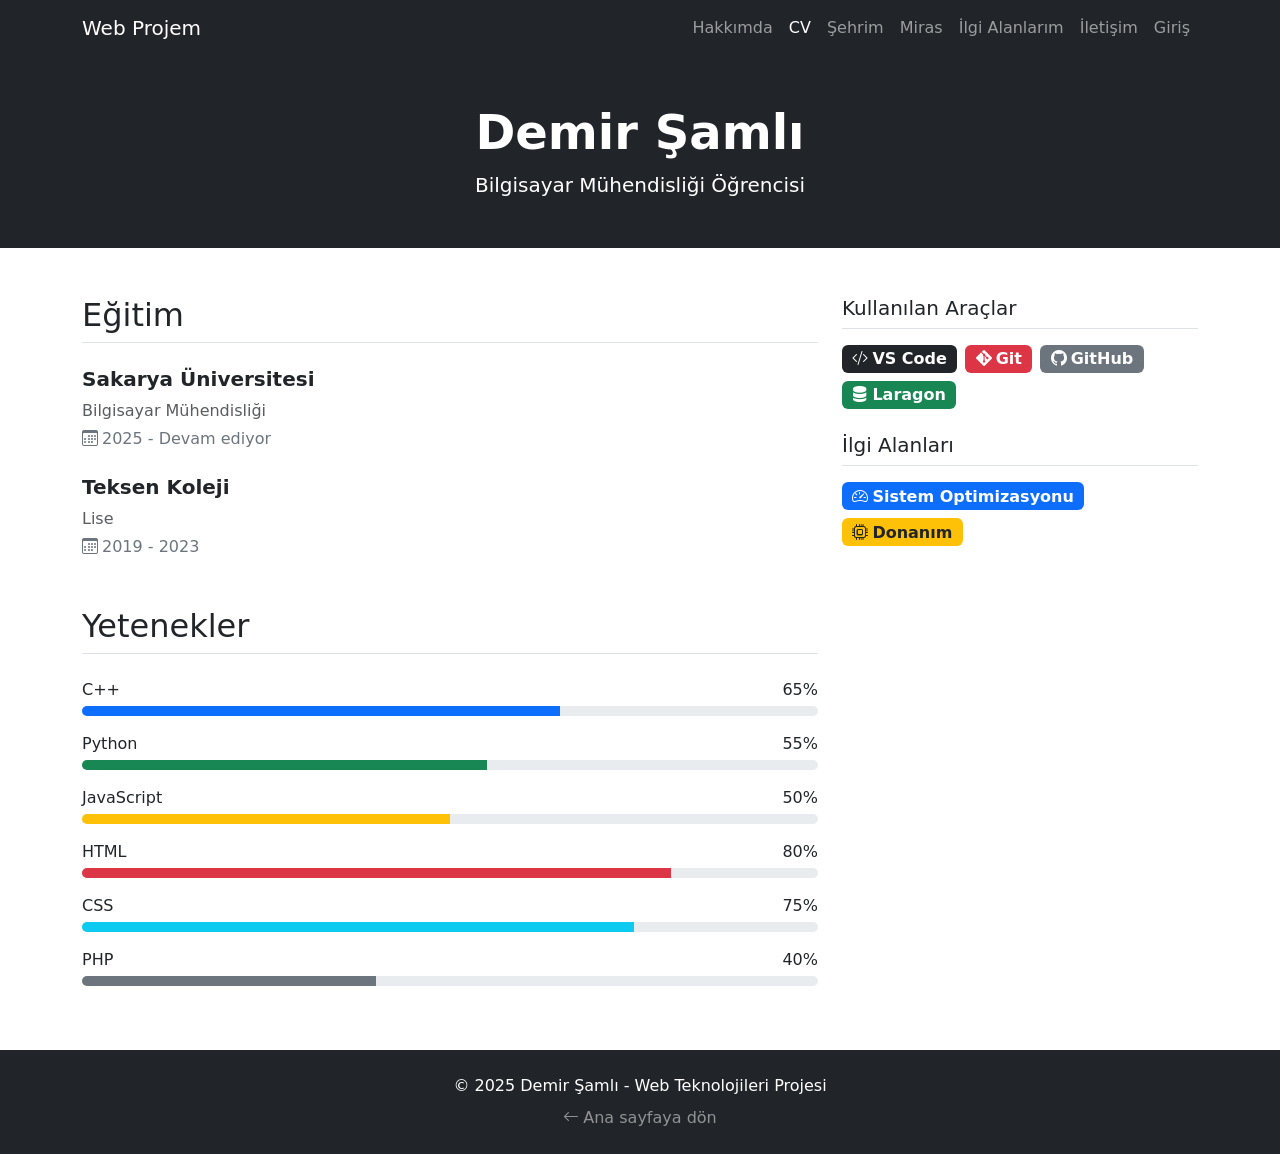
==== cv.html @ 0105ed0d "CV sayfasi hazirlandi, degisecek seyler var." ====
<!DOCTYPE html>
<html lang="tr">
<head>
    <meta charset="UTF-8">
    <meta name="viewport" content="width=device-width, initial-scale=1.0">
    <title>CV | Web Projem</title>
    <!-- Bootstrap CSS -->
    <link href="https://cdn.jsdelivr.net/npm/bootstrap@5.3.3/dist/css/bootstrap.min.css" rel="stylesheet">
    <!-- Bootstrap Icons -->
    <link rel="stylesheet" href="https://cdn.jsdelivr.net/npm/bootstrap-icons@1.11.3/font/bootstrap-icons.min.css">
    <!-- Kendi CSS dosyam -->
    <link rel="stylesheet" href="css/style.css">
</head>
<body>

    <nav class="navbar navbar-expand-lg navbar-dark bg-dark">
        <div class="container">
            <a class="navbar-brand" href="index.html">Web Projem</a>
            <button class="navbar-toggler" type="button" data-bs-toggle="collapse" data-bs-target="#navbarNav" aria-controls="navbarNav" aria-expanded="false" aria-label="Menüyü aç/kapat">
                <span class="navbar-toggler-icon"></span>
            </button>
            <div class="collapse navbar-collapse" id="navbarNav">
                <ul class="navbar-nav ms-auto">
                    <li class="nav-item">
                        <a class="nav-link" href="index.html">Hakkımda</a>
                    </li>
                    <li class="nav-item">
                        <a class="nav-link active" aria-current="page" href="cv.html">CV</a>
                    </li>
                    <li class="nav-item">
                        <a class="nav-link" href="sehir.html">Şehrim</a>
                    </li>
                    <li class="nav-item">
                        <a class="nav-link" href="miras.html">Miras</a>
                    </li>
                    <li class="nav-item">
                        <a class="nav-link" href="ilgi.html">İlgi Alanlarım</a>
                    </li>
                    <li class="nav-item">
                        <a class="nav-link" href="iletisim.html">İletişim</a>
                    </li>
                    <li class="nav-item">
                        <a class="nav-link" href="login.html">Giriş</a>
                    </li>
                </ul>
            </div>
        </div>
    </nav>

    <header class="bg-dark text-white py-5">
        <div class="container text-center">
            <h1 class="display-5 fw-bold">Demir Şamlı</h1>
            <p class="lead mb-0">Bilgisayar Mühendisliği Öğrencisi</p>
        </div>
    </header>

    <main class="container my-5">
        <div class="row g-4">

            <!-- Sol taraf -->
            <div class="col-md-8">

                <section class="mb-5">
                    <h2 class="border-bottom pb-2 mb-4">Eğitim</h2>

                    <article class="mb-4">
                        <h5 class="fw-semibold">Sakarya Üniversitesi</h5>
                        <p class="text-muted mb-1">Bilgisayar Mühendisliği</p>
                        <p class="text-secondary"><i class="bi bi-calendar3 me-1"></i>2025 - Devam ediyor</p>
                    </article>

                    <article>
                        <h5 class="fw-semibold">Teksen Koleji</h5>
                        <p class="text-muted mb-1">Lise</p>
                        <p class="text-secondary"><i class="bi bi-calendar3 me-1"></i>2019 - 2023</p>
                    </article>
                </section>

                <section>
                    <h2 class="border-bottom pb-2 mb-4">Yetenekler</h2>

                    <div class="mb-3">
                        <div class="d-flex justify-content-between mb-1">
                            <span>C++</span>
                            <span>65%</span>
                        </div>
                        <div class="progress" style="height: 10px;">
                            <div class="progress-bar bg-primary" role="progressbar" style="width: 65%;" aria-valuenow="65" aria-valuemin="0" aria-valuemax="100"></div>
                        </div>
                    </div>

                    <div class="mb-3">
                        <div class="d-flex justify-content-between mb-1">
                            <span>Python</span>
                            <span>55%</span>
                        </div>
                        <div class="progress" style="height: 10px;">
                            <div class="progress-bar bg-success" role="progressbar" style="width: 55%;" aria-valuenow="55" aria-valuemin="0" aria-valuemax="100"></div>
                        </div>
                    </div>

                    <div class="mb-3">
                        <div class="d-flex justify-content-between mb-1">
                            <span>JavaScript</span>
                            <span>50%</span>
                        </div>
                        <div class="progress" style="height: 10px;">
                            <div class="progress-bar bg-warning" role="progressbar" style="width: 50%;" aria-valuenow="50" aria-valuemin="0" aria-valuemax="100"></div>
                        </div>
                    </div>

                    <div class="mb-3">
                        <div class="d-flex justify-content-between mb-1">
                            <span>HTML</span>
                            <span>80%</span>
                        </div>
                        <div class="progress" style="height: 10px;">
                            <div class="progress-bar bg-danger" role="progressbar" style="width: 80%;" aria-valuenow="80" aria-valuemin="0" aria-valuemax="100"></div>
                        </div>
                    </div>

                    <div class="mb-3">
                        <div class="d-flex justify-content-between mb-1">
                            <span>CSS</span>
                            <span>75%</span>
                        </div>
                        <div class="progress" style="height: 10px;">
                            <div class="progress-bar bg-info" role="progressbar" style="width: 75%;" aria-valuenow="75" aria-valuemin="0" aria-valuemax="100"></div>
                        </div>
                    </div>

                    <div class="mb-3">
                        <div class="d-flex justify-content-between mb-1">
                            <span>PHP</span>
                            <span>40%</span>
                        </div>
                        <div class="progress" style="height: 10px;">
                            <div class="progress-bar bg-secondary" role="progressbar" style="width: 40%;" aria-valuenow="40" aria-valuemin="0" aria-valuemax="100"></div>
                        </div>
                    </div>
                </section>

            </div>

            <!-- Sağ taraf -->
            <aside class="col-md-4">

                <section class="mb-4">
                    <h5 class="border-bottom pb-2 mb-3">Kullanılan Araçlar</h5>
                    <div class="d-flex flex-wrap gap-2">
                        <span class="badge bg-dark fs-6"><i class="bi bi-code-slash me-1"></i>VS Code</span>
                        <span class="badge bg-danger fs-6"><i class="bi bi-git me-1"></i>Git</span>
                        <span class="badge bg-secondary fs-6"><i class="bi bi-github me-1"></i>GitHub</span>
                        <span class="badge bg-success fs-6"><i class="bi bi-server me-1"></i>Laragon</span>
                    </div>
                </section>

                <section>
                    <h5 class="border-bottom pb-2 mb-3">İlgi Alanları</h5>
                    <div class="d-flex flex-wrap gap-2">
                        <span class="badge bg-primary fs-6"><i class="bi bi-speedometer2 me-1"></i>Sistem Optimizasyonu</span>
                        <span class="badge bg-warning text-dark fs-6"><i class="bi bi-cpu me-1"></i>Donanım</span>
                    </div>
                </section>

            </aside>

        </div>
    </main>

    <footer class="bg-dark text-white text-center py-4 mt-3">
        <div class="container">
            <p class="mb-2">&copy; 2025 Demir Şamlı - Web Teknolojileri Projesi</p>
            <a href="index.html" class="text-white-50 text-decoration-none"><i class="bi bi-arrow-left me-1"></i>Ana sayfaya dön</a>
        </div>
    </footer>

    <!-- Bootstrap JS -->
    <script src="https://cdn.jsdelivr.net/npm/bootstrap@5.3.3/dist/js/bootstrap.bundle.min.js"></script>
</body>
</html>
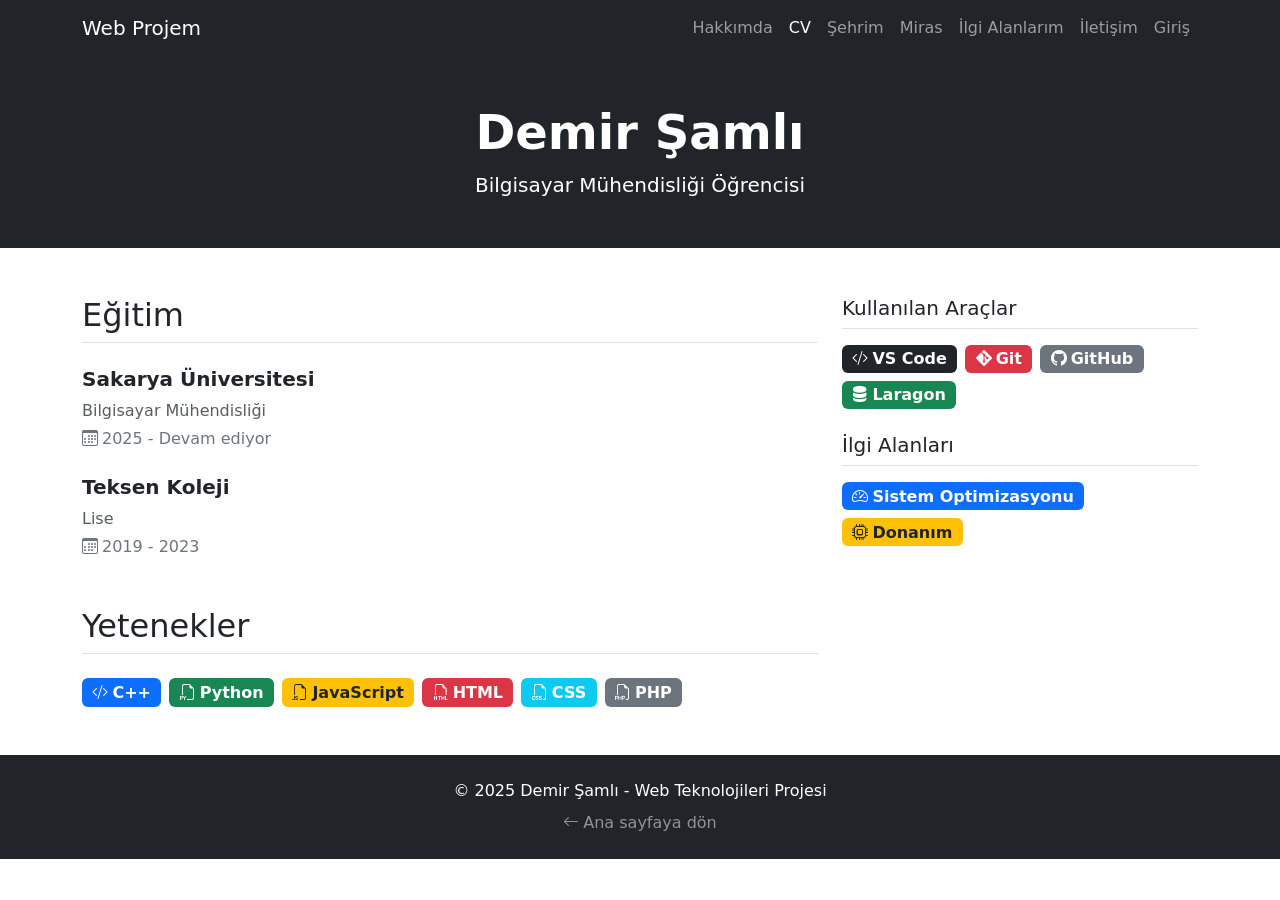
==== commit 0017ed11: "Yetenekler kisminda birkac degisiklik yaptim, baska  seyler de degisebilir." ====
--- a/cv.html
+++ b/cv.html
@@ -78,65 +78,13 @@
 
                 <section>
                     <h2 class="border-bottom pb-2 mb-4">Yetenekler</h2>
-
-                    <div class="mb-3">
-                        <div class="d-flex justify-content-between mb-1">
-                            <span>C++</span>
-                            <span>65%</span>
-                        </div>
-                        <div class="progress" style="height: 10px;">
-                            <div class="progress-bar bg-primary" role="progressbar" style="width: 65%;" aria-valuenow="65" aria-valuemin="0" aria-valuemax="100"></div>
-                        </div>
-                    </div>
-
-                    <div class="mb-3">
-                        <div class="d-flex justify-content-between mb-1">
-                            <span>Python</span>
-                            <span>55%</span>
-                        </div>
-                        <div class="progress" style="height: 10px;">
-                            <div class="progress-bar bg-success" role="progressbar" style="width: 55%;" aria-valuenow="55" aria-valuemin="0" aria-valuemax="100"></div>
-                        </div>
-                    </div>
-
-                    <div class="mb-3">
-                        <div class="d-flex justify-content-between mb-1">
-                            <span>JavaScript</span>
-                            <span>50%</span>
-                        </div>
-                        <div class="progress" style="height: 10px;">
-                            <div class="progress-bar bg-warning" role="progressbar" style="width: 50%;" aria-valuenow="50" aria-valuemin="0" aria-valuemax="100"></div>
-                        </div>
-                    </div>
-
-                    <div class="mb-3">
-                        <div class="d-flex justify-content-between mb-1">
-                            <span>HTML</span>
-                            <span>80%</span>
-                        </div>
-                        <div class="progress" style="height: 10px;">
-                            <div class="progress-bar bg-danger" role="progressbar" style="width: 80%;" aria-valuenow="80" aria-valuemin="0" aria-valuemax="100"></div>
-                        </div>
-                    </div>
-
-                    <div class="mb-3">
-                        <div class="d-flex justify-content-between mb-1">
-                            <span>CSS</span>
-                            <span>75%</span>
-                        </div>
-                        <div class="progress" style="height: 10px;">
-                            <div class="progress-bar bg-info" role="progressbar" style="width: 75%;" aria-valuenow="75" aria-valuemin="0" aria-valuemax="100"></div>
-                        </div>
-                    </div>
-
-                    <div class="mb-3">
-                        <div class="d-flex justify-content-between mb-1">
-                            <span>PHP</span>
-                            <span>40%</span>
-                        </div>
-                        <div class="progress" style="height: 10px;">
-                            <div class="progress-bar bg-secondary" role="progressbar" style="width: 40%;" aria-valuenow="40" aria-valuemin="0" aria-valuemax="100"></div>
-                        </div>
+                    <div class="d-flex flex-wrap gap-2">
+                        <span class="badge bg-primary fs-6"><i class="bi bi-code-slash me-1"></i>C++</span>
+                        <span class="badge bg-success fs-6"><i class="bi bi-filetype-py me-1"></i>Python</span>
+                        <span class="badge bg-warning text-dark fs-6"><i class="bi bi-filetype-js me-1"></i>JavaScript</span>
+                        <span class="badge bg-danger fs-6"><i class="bi bi-filetype-html me-1"></i>HTML</span>
+                        <span class="badge bg-info fs-6"><i class="bi bi-filetype-css me-1"></i>CSS</span>
+                        <span class="badge bg-secondary fs-6"><i class="bi bi-filetype-php me-1"></i>PHP</span>
                     </div>
                 </section>
 
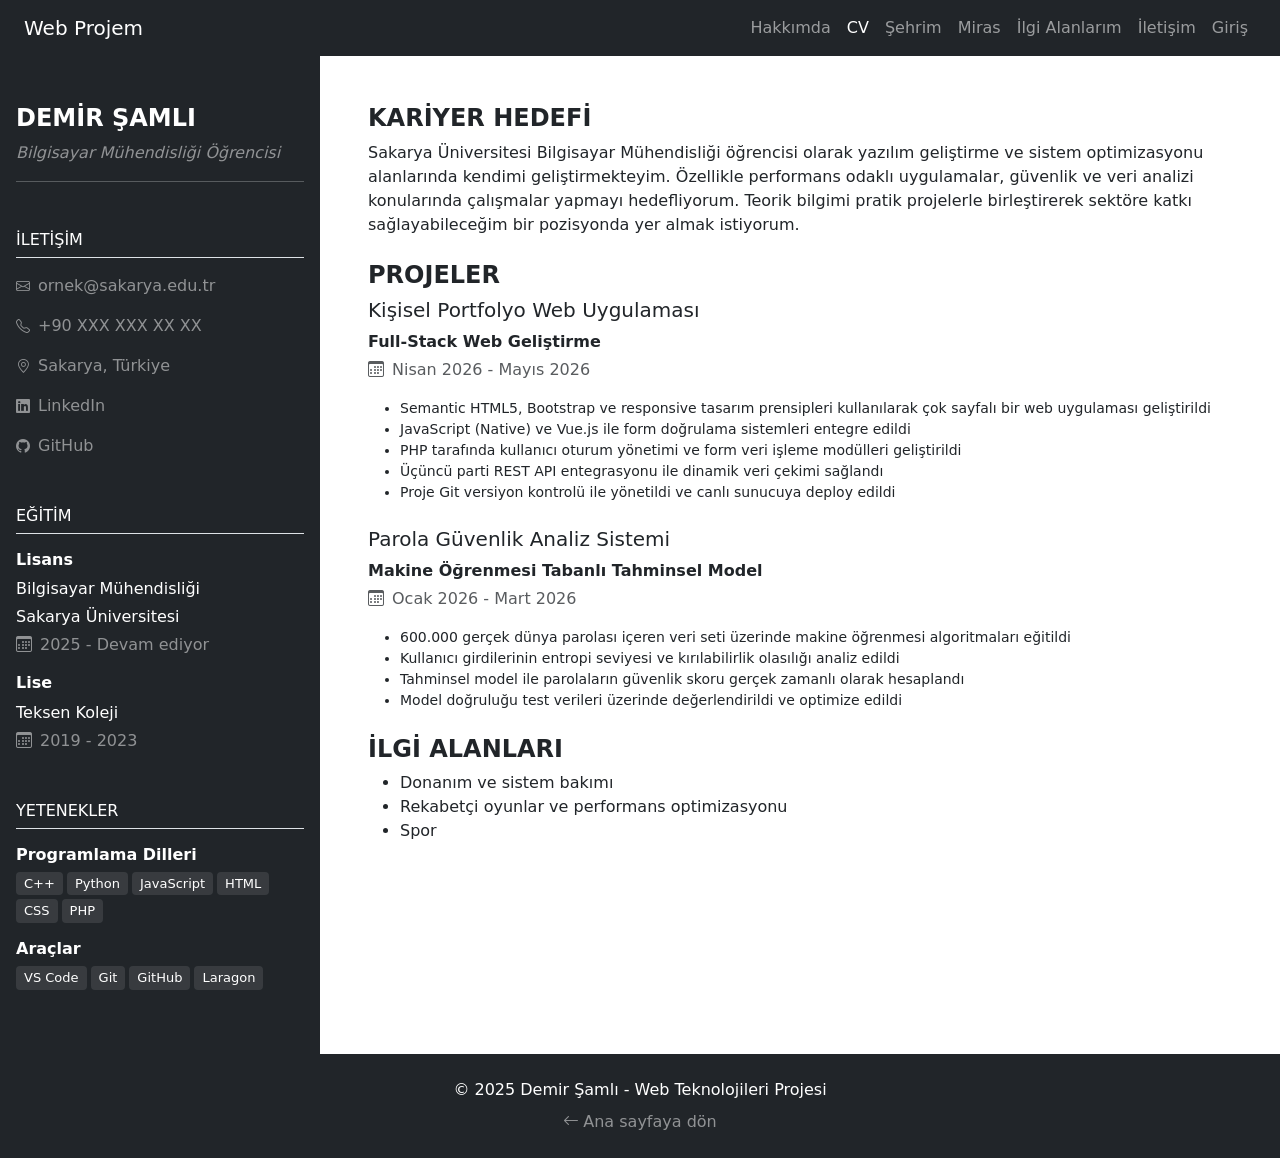
==== commit ab6fb95e: "Cv sayfasi tamamen düzenlendi." ====
--- a/cv.html
+++ b/cv.html
@@ -14,7 +14,7 @@
 <body>
 
     <nav class="navbar navbar-expand-lg navbar-dark bg-dark">
-        <div class="container">
+        <div class="container-fluid px-4">
             <a class="navbar-brand" href="index.html">Web Projem</a>
             <button class="navbar-toggler" type="button" data-bs-toggle="collapse" data-bs-target="#navbarNav" aria-controls="navbarNav" aria-expanded="false" aria-label="Menüyü aç/kapat">
                 <span class="navbar-toggler-icon"></span>
@@ -47,76 +47,120 @@
         </div>
     </nav>
 
-    <header class="bg-dark text-white py-5">
-        <div class="container text-center">
-            <h1 class="display-5 fw-bold">Demir Şamlı</h1>
-            <p class="lead mb-0">Bilgisayar Mühendisliği Öğrencisi</p>
-        </div>
-    </header>
+    <main class="container-fluid px-0 mt-0">
+        <div class="row g-0">
 
-    <main class="container my-5">
-        <div class="row g-4">
+            <!-- SOL PANEL -->
+            <aside class="col-md-3 bg-dark text-white py-5 px-3">
 
-            <!-- Sol taraf -->
-            <div class="col-md-8">
+                <header class="mb-5">
+                    <h1 class="text-uppercase fw-bold fs-4">Demir Şamlı</h1>
+                    <p class="fst-italic text-white-50 fs-6">Bilgisayar Mühendisliği Öğrencisi</p>
+                    <hr class="border-light">
+                </header>
 
                 <section class="mb-5">
-                    <h2 class="border-bottom pb-2 mb-4">Eğitim</h2>
+                    <h5 class="border-bottom pb-2 mb-3 fs-6">İLETİŞİM</h5>
+                    <p class="text-white-50 fs-6"><i class="bi bi-envelope me-2" style="font-size: 14px;"></i>ornek@sakarya.edu.tr</p>
+                    <p class="text-white-50 fs-6"><i class="bi bi-telephone me-2" style="font-size: 14px;"></i>+90 XXX XXX XX XX</p>
+                    <p class="text-white-50 fs-6"><i class="bi bi-geo-alt me-2" style="font-size: 14px;"></i>Sakarya, Türkiye</p>
+                    <p class="text-white-50 fs-6"><i class="bi bi-linkedin me-2" style="font-size: 14px;"></i><a href="#" class="text-white-50 text-decoration-none">LinkedIn</a></p>
+                    <p class="text-white-50 fs-6"><i class="bi bi-github me-2" style="font-size: 14px;"></i><a href="https://github.com/demirrsamli" class="text-white-50 text-decoration-none">GitHub</a></p>
+                </section>
 
-                    <article class="mb-4">
-                        <h5 class="fw-semibold">Sakarya Üniversitesi</h5>
-                        <p class="text-muted mb-1">Bilgisayar Mühendisliği</p>
-                        <p class="text-secondary"><i class="bi bi-calendar3 me-1"></i>2025 - Devam ediyor</p>
+                <section class="mb-5">
+                    <h5 class="border-bottom pb-2 mb-3 fs-6">EĞİTİM</h5>
+
+                    <article class="mb-3">
+                        <h6 class="fw-semibold">Lisans</h6>
+                        <p class="mb-1 fs-6">Bilgisayar Mühendisliği</p>
+                        <p class="mb-1 fs-6">Sakarya Üniversitesi</p>
+                        <p class="text-white-50 mb-0 fs-6"><i class="bi bi-calendar3 me-2"></i>2025 - Devam ediyor</p>
                     </article>
 
                     <article>
-                        <h5 class="fw-semibold">Teksen Koleji</h5>
-                        <p class="text-muted mb-1">Lise</p>
-                        <p class="text-secondary"><i class="bi bi-calendar3 me-1"></i>2019 - 2023</p>
+                        <h6 class="fw-semibold">Lise</h6>
+                        <p class="mb-1 fs-6">Teksen Koleji</p>
+                        <p class="text-white-50 mb-0 fs-6"><i class="bi bi-calendar3 me-2"></i>2019 - 2023</p>
                     </article>
                 </section>
 
                 <section>
-                    <h2 class="border-bottom pb-2 mb-4">Yetenekler</h2>
-                    <div class="d-flex flex-wrap gap-2">
-                        <span class="badge bg-primary fs-6"><i class="bi bi-code-slash me-1"></i>C++</span>
-                        <span class="badge bg-success fs-6"><i class="bi bi-filetype-py me-1"></i>Python</span>
-                        <span class="badge bg-warning text-dark fs-6"><i class="bi bi-filetype-js me-1"></i>JavaScript</span>
-                        <span class="badge bg-danger fs-6"><i class="bi bi-filetype-html me-1"></i>HTML</span>
-                        <span class="badge bg-info fs-6"><i class="bi bi-filetype-css me-1"></i>CSS</span>
-                        <span class="badge bg-secondary fs-6"><i class="bi bi-filetype-php me-1"></i>PHP</span>
-                    </div>
+                    <h5 class="border-bottom pb-2 mb-3 fs-6">YETENEKLER</h5>
+
+                    <h6 class="fw-semibold mt-3">Programlama Dilleri</h6>
+                    <ul class="list-unstyled d-flex flex-wrap gap-1">
+                        <li style="background-color: rgba(255,255,255,0.1); padding: 2px 8px; border-radius: 4px; font-size: 13px;">C++</li>
+                        <li style="background-color: rgba(255,255,255,0.1); padding: 2px 8px; border-radius: 4px; font-size: 13px;">Python</li>
+                        <li style="background-color: rgba(255,255,255,0.1); padding: 2px 8px; border-radius: 4px; font-size: 13px;">JavaScript</li>
+                        <li style="background-color: rgba(255,255,255,0.1); padding: 2px 8px; border-radius: 4px; font-size: 13px;">HTML</li>
+                        <li style="background-color: rgba(255,255,255,0.1); padding: 2px 8px; border-radius: 4px; font-size: 13px;">CSS</li>
+                        <li style="background-color: rgba(255,255,255,0.1); padding: 2px 8px; border-radius: 4px; font-size: 13px;">PHP</li>
+                    </ul>
+
+                    <h6 class="fw-semibold mt-3">Araçlar</h6>
+                    <ul class="list-unstyled d-flex flex-wrap gap-1">
+                        <li style="background-color: rgba(255,255,255,0.1); padding: 2px 8px; border-radius: 4px; font-size: 13px;">VS Code</li>
+                        <li style="background-color: rgba(255,255,255,0.1); padding: 2px 8px; border-radius: 4px; font-size: 13px;">Git</li>
+                        <li style="background-color: rgba(255,255,255,0.1); padding: 2px 8px; border-radius: 4px; font-size: 13px;">GitHub</li>
+                        <li style="background-color: rgba(255,255,255,0.1); padding: 2px 8px; border-radius: 4px; font-size: 13px;">Laragon</li>
+                    </ul>
+                </section>
+
+            </aside>
+
+            <!-- SAĞ PANEL -->
+            <div class="col-md-9 bg-white py-5 px-5">
+
+                <section class="mb-4">
+                    <h3 class="fw-bold text-uppercase fs-4">Kariyer Hedefi</h3>
+                    <p>Sakarya Üniversitesi Bilgisayar Mühendisliği öğrencisi olarak yazılım geliştirme ve sistem optimizasyonu alanlarında kendimi geliştirmekteyim. Özellikle performans odaklı uygulamalar, güvenlik ve veri analizi konularında çalışmalar yapmayı hedefliyorum. Teorik bilgimi pratik projelerle birleştirerek sektöre katkı sağlayabileceğim bir pozisyonda yer almak istiyorum.</p>
+                </section>
+
+                <section class="mb-4">
+                    <h3 class="fw-bold text-uppercase fs-4">Projeler</h3>
+
+                    <article class="mb-4">
+                        <h5>Kişisel Portfolyo Web Uygulaması</h5>
+                        <p class="fw-semibold mb-1">Full-Stack Web Geliştirme</p>
+                        <p class="text-muted"><i class="bi bi-calendar3 me-2"></i>Nisan 2026 - Mayıs 2026</p>
+                        <ul style="font-size: 14px;">
+                            <li>Semantic HTML5, Bootstrap ve responsive tasarım prensipleri kullanılarak çok sayfalı bir web uygulaması geliştirildi</li>
+                            <li>JavaScript (Native) ve Vue.js ile form doğrulama sistemleri entegre edildi</li>
+                            <li>PHP tarafında kullanıcı oturum yönetimi ve form veri işleme modülleri geliştirildi</li>
+                            <li>Üçüncü parti REST API entegrasyonu ile dinamik veri çekimi sağlandı</li>
+                            <li>Proje Git versiyon kontrolü ile yönetildi ve canlı sunucuya deploy edildi</li>
+                        </ul>
+                    </article>
+
+                    <article>
+                        <h5>Parola Güvenlik Analiz Sistemi</h5>
+                        <p class="fw-semibold mb-1">Makine Öğrenmesi Tabanlı Tahminsel Model</p>
+                        <p class="text-muted"><i class="bi bi-calendar3 me-2"></i>Ocak 2026 - Mart 2026</p>
+                        <ul style="font-size: 14px;">
+                            <li>600.000 gerçek dünya parolası içeren veri seti üzerinde makine öğrenmesi algoritmaları eğitildi</li>
+                            <li>Kullanıcı girdilerinin entropi seviyesi ve kırılabilirlik olasılığı analiz edildi</li>
+                            <li>Tahminsel model ile parolaların güvenlik skoru gerçek zamanlı olarak hesaplandı</li>
+                            <li>Model doğruluğu test verileri üzerinde değerlendirildi ve optimize edildi</li>
+                        </ul>
+                    </article>
+                </section>
+
+                <section>
+                    <h3 class="fw-bold text-uppercase fs-4">İlgi Alanları</h3>
+                    <ul>
+                        <li>Donanım ve sistem bakımı</li>
+                        <li>Rekabetçi oyunlar ve performans optimizasyonu</li>
+                        <li>Spor</li>
+                    </ul>
                 </section>
 
             </div>
 
-            <!-- Sağ taraf -->
-            <aside class="col-md-4">
-
-                <section class="mb-4">
-                    <h5 class="border-bottom pb-2 mb-3">Kullanılan Araçlar</h5>
-                    <div class="d-flex flex-wrap gap-2">
-                        <span class="badge bg-dark fs-6"><i class="bi bi-code-slash me-1"></i>VS Code</span>
-                        <span class="badge bg-danger fs-6"><i class="bi bi-git me-1"></i>Git</span>
-                        <span class="badge bg-secondary fs-6"><i class="bi bi-github me-1"></i>GitHub</span>
-                        <span class="badge bg-success fs-6"><i class="bi bi-server me-1"></i>Laragon</span>
-                    </div>
-                </section>
-
-                <section>
-                    <h5 class="border-bottom pb-2 mb-3">İlgi Alanları</h5>
-                    <div class="d-flex flex-wrap gap-2">
-                        <span class="badge bg-primary fs-6"><i class="bi bi-speedometer2 me-1"></i>Sistem Optimizasyonu</span>
-                        <span class="badge bg-warning text-dark fs-6"><i class="bi bi-cpu me-1"></i>Donanım</span>
-                    </div>
-                </section>
-
-            </aside>
-
         </div>
     </main>
 
-    <footer class="bg-dark text-white text-center py-4 mt-3">
+    <footer class="bg-dark text-white text-center py-4">
         <div class="container">
             <p class="mb-2">&copy; 2025 Demir Şamlı - Web Teknolojileri Projesi</p>
             <a href="index.html" class="text-white-50 text-decoration-none"><i class="bi bi-arrow-left me-1"></i>Ana sayfaya dön</a>
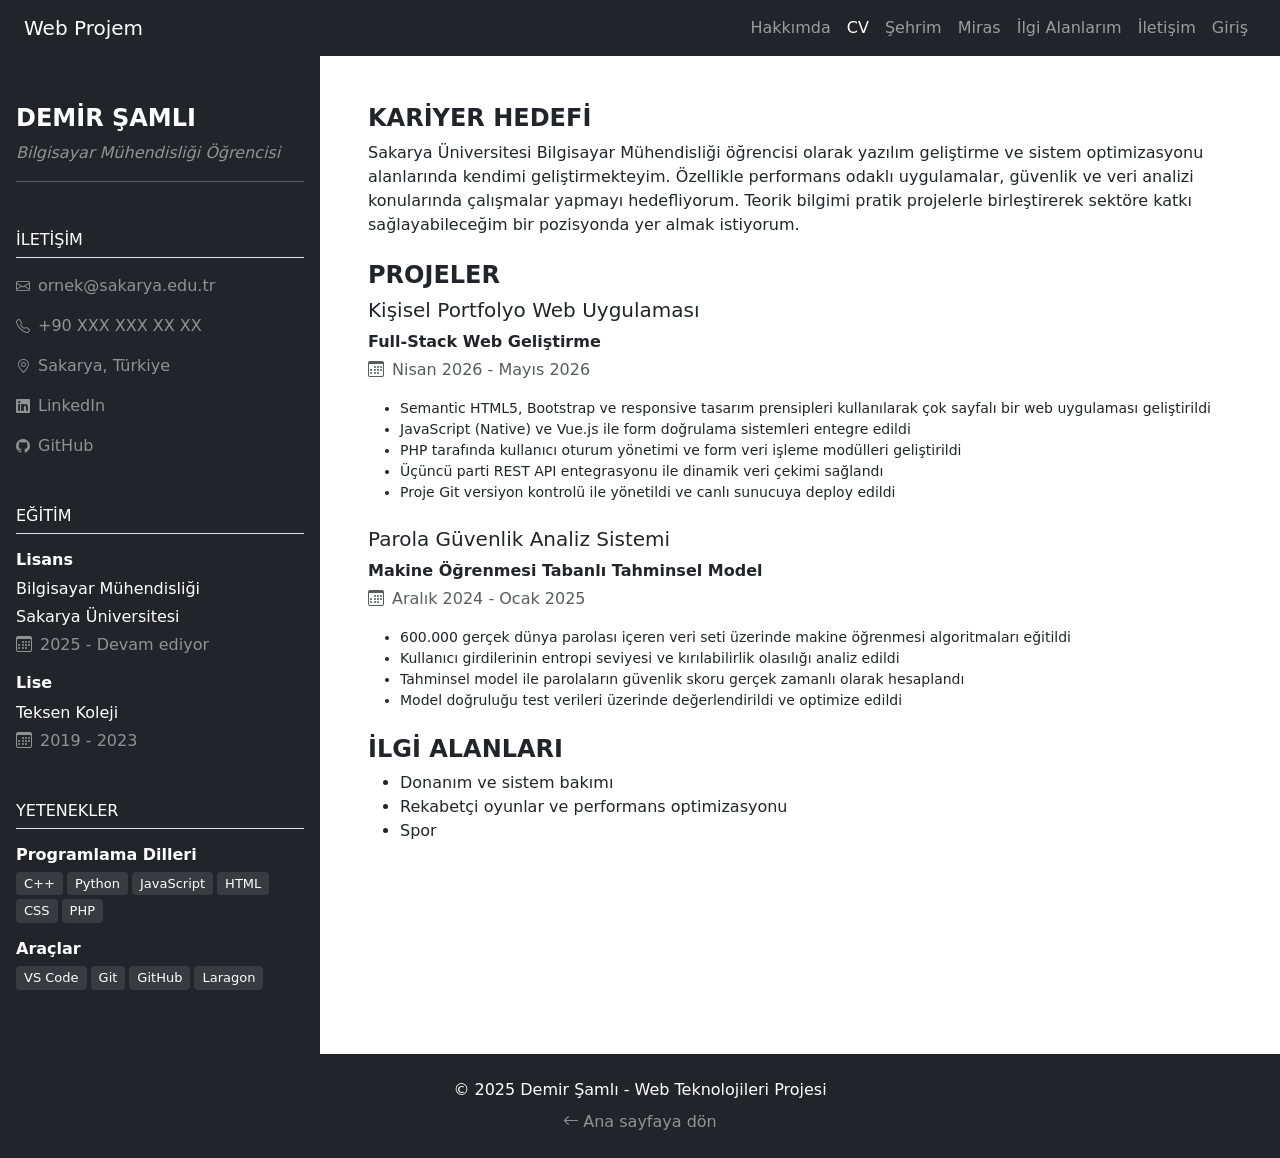
==== commit 512a0696: "Cv sayfasinda birkac degisiklik yapildi" ====
--- a/cv.html
+++ b/cv.html
@@ -136,7 +136,7 @@
                     <article>
                         <h5>Parola Güvenlik Analiz Sistemi</h5>
                         <p class="fw-semibold mb-1">Makine Öğrenmesi Tabanlı Tahminsel Model</p>
-                        <p class="text-muted"><i class="bi bi-calendar3 me-2"></i>Ocak 2026 - Mart 2026</p>
+                        <p class="text-muted"><i class="bi bi-calendar3 me-2"></i>Aralık 2024 - Ocak 2025</p>
                         <ul style="font-size: 14px;">
                             <li>600.000 gerçek dünya parolası içeren veri seti üzerinde makine öğrenmesi algoritmaları eğitildi</li>
                             <li>Kullanıcı girdilerinin entropi seviyesi ve kırılabilirlik olasılığı analiz edildi</li>
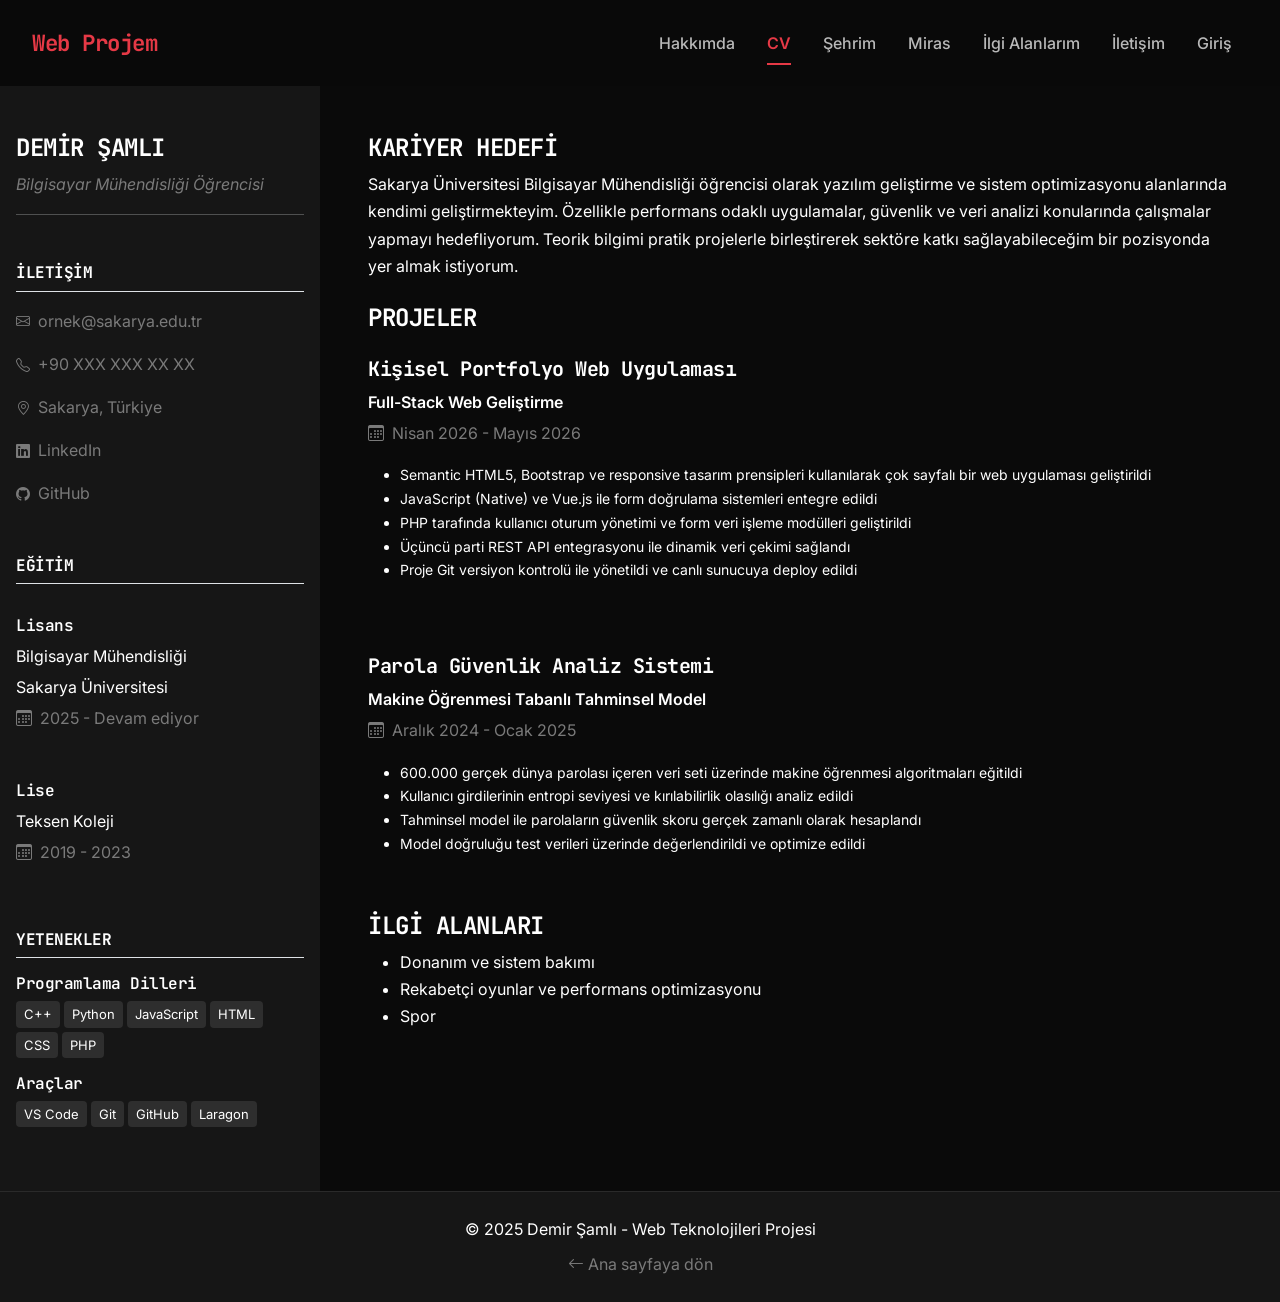
==== commit 8a78ef5d: "Responsive tasarim ve stil duzenlemesi tamamlandi" ====
--- a/cv.html
+++ b/cv.html
@@ -4,6 +4,10 @@
     <meta charset="UTF-8">
     <meta name="viewport" content="width=device-width, initial-scale=1.0">
     <title>CV | Web Projem</title>
+    <!-- Google Fonts -->
+    <link rel="preconnect" href="https://fonts.googleapis.com">
+    <link rel="preconnect" href="https://fonts.gstatic.com" crossorigin>
+    <link href="https://fonts.googleapis.com/css2?family=Inter:wght@400;500;600;700&family=JetBrains+Mono:wght@500;700&display=swap" rel="stylesheet">
     <!-- Bootstrap CSS -->
     <link href="https://cdn.jsdelivr.net/npm/bootstrap@5.3.3/dist/css/bootstrap.min.css" rel="stylesheet">
     <!-- Bootstrap Icons -->
@@ -14,7 +18,7 @@
 <body>
 
     <nav class="navbar navbar-expand-lg navbar-dark bg-dark">
-        <div class="container-fluid px-4">
+        <div class="container-fluid px-5">
             <a class="navbar-brand" href="index.html">Web Projem</a>
             <button class="navbar-toggler" type="button" data-bs-toggle="collapse" data-bs-target="#navbarNav" aria-controls="navbarNav" aria-expanded="false" aria-label="Menüyü aç/kapat">
                 <span class="navbar-toggler-icon"></span>
--- a/css/style.css
+++ b/css/style.css
@@ -0,0 +1,438 @@
+/* CSS DEĞİŞKENLERİ */
+:root {
+    --bg-dark: #0a0a0a;
+    --bg-secondary: #161616;
+    --bg-card: #1c1c1c;
+    --bg-hover: #252525;
+    --text-primary: #ffffff;
+    --text-secondary: #b8b8b8;
+    --text-muted: #7a7a7a;
+    --accent-red: #e63946;
+    --accent-red-hover: #c1121f;
+    --border-color: #2a2a2a;
+    --font-heading: 'JetBrains Mono', monospace;
+    --font-body: 'Inter', sans-serif;
+}
+
+/* GENEL */
+body {
+    background-color: var(--bg-dark);
+    color: var(--text-primary);
+    font-family: var(--font-body);
+    line-height: 1.7;
+}
+
+/* BAŞLIKLAR (JetBrains Mono) */
+h1, h2, h3, h4, h5, h6, .navbar-brand, .display-1, .display-2, .display-3, .display-4, .display-5, .display-6 {
+    font-family: var(--font-heading);
+    font-weight: 700;
+    letter-spacing: -0.5px;
+}
+
+/* NAVBAR */
+.navbar {
+    background-color: var(--bg-secondary) !important;
+    border-bottom: 1px solid var(--border-color);
+    padding: 1rem 0;
+}
+.navbar-brand {
+    color: var(--accent-red) !important;
+    font-weight: 700;
+}
+.navbar-nav .nav-link {
+    color: var(--text-secondary) !important;
+    margin: 0 8px;
+    transition: color 0.2s ease;
+}
+.navbar-nav .nav-link:hover {
+    color: var(--accent-red) !important;
+}
+.navbar-nav .nav-link.active {
+    color: var(--accent-red) !important;
+    font-weight: 600;
+}
+
+/* HEADER BÖLÜMLERİ */
+header.bg-dark {
+    background-color: var(--bg-secondary) !important;
+    border-bottom: 1px solid var(--border-color);
+    padding: 4rem 0 !important;
+}
+
+/* CARDLAR */
+.card {
+    background-color: var(--bg-card) !important;
+    border: 1px solid var(--border-color) !important;
+    color: var(--text-primary);
+    transition: transform 0.2s ease, border-color 0.2s ease;
+}
+.card:hover {
+    border-color: var(--accent-red);
+    transform: translateY(-2px);
+}
+.card-title {
+    color: var(--text-primary);
+}
+.card-text, .card-body p {
+    color: var(--text-secondary);
+}
+
+/* BUTONLAR */
+.btn-primary {
+    background-color: var(--accent-red);
+    border-color: var(--accent-red);
+}
+.btn-primary:hover, .btn-primary:focus {
+    background-color: var(--accent-red-hover);
+    border-color: var(--accent-red-hover);
+}
+.btn-outline-dark, .btn-outline-secondary {
+    border-color: var(--border-color);
+    color: var(--text-secondary);
+}
+.btn-outline-dark:hover, .btn-outline-secondary:hover {
+    background-color: var(--accent-red);
+    border-color: var(--accent-red);
+    color: white;
+}
+.btn-success {
+    background-color: var(--accent-red);
+    border-color: var(--accent-red);
+}
+.btn-success:hover {
+    background-color: var(--accent-red-hover);
+    border-color: var(--accent-red-hover);
+}
+
+/* FORM ELEMANLARI */
+.form-control, .form-select {
+    background-color: var(--bg-card);
+    border: 1px solid var(--border-color);
+    color: var(--text-primary);
+}
+.form-control:focus, .form-select:focus {
+    background-color: var(--bg-card);
+    border-color: var(--accent-red);
+    color: var(--text-primary);
+    box-shadow: 0 0 0 0.2rem rgba(230, 57, 70, 0.15);
+}
+.form-control::placeholder {
+    color: var(--text-muted);
+}
+.form-label {
+    color: var(--text-secondary);
+    font-weight: 500;
+}
+.form-check-input:checked {
+    background-color: var(--accent-red);
+    border-color: var(--accent-red);
+}
+
+/* TABLOLAR */
+.table {
+    color: var(--text-primary);
+    border-color: var(--border-color);
+}
+.table-striped > tbody > tr:nth-of-type(odd) > * {
+    background-color: var(--bg-card);
+    color: var(--text-secondary);
+}
+.table-striped > tbody > tr:nth-of-type(even) > * {
+    background-color: var(--bg-secondary);
+    color: var(--text-secondary);
+}
+.table-bordered, .table-bordered td, .table-bordered th {
+    border-color: var(--border-color);
+}
+
+/* BADGELER */
+.badge.bg-dark, .badge.bg-secondary {
+    background-color: var(--bg-card) !important;
+    border: 1px solid var(--border-color);
+}
+
+/* PROGRESS BARS */
+.progress {
+    background-color: var(--bg-card);
+}
+
+/* LİNKLER */
+a {
+    color: var(--accent-red);
+    text-decoration: none;
+    transition: color 0.2s;
+}
+a:hover {
+    color: var(--accent-red-hover);
+}
+
+/* CAROUSEL */
+.carousel-item img {
+    border-radius: 8px;
+}
+.carousel-caption {
+    background-color: rgba(0, 0, 0, 0.6);
+    border-radius: 8px;
+    padding: 8px 16px;
+}
+
+/* FOOTER */
+footer {
+    background-color: var(--bg-secondary) !important;
+    border-top: 1px solid var(--border-color);
+    color: var(--text-muted);
+}
+
+/* ALERTLER */
+.alert-info {
+    background-color: rgba(230, 57, 70, 0.1);
+    border-color: var(--accent-red);
+    color: var(--text-secondary);
+}
+.alert-success {
+    background-color: rgba(40, 167, 69, 0.1);
+    border-color: #28a745;
+    color: #b8e5c1;
+}
+.alert-danger {
+    background-color: rgba(220, 53, 69, 0.1);
+    border-color: #dc3545;
+    color: #f5b8be;
+}
+
+/* CV SAYFASI ÖZEL */
+.bg-white, [class*="bg-white"] {
+    background-color: var(--bg-dark) !important;
+    color: var(--text-primary) !important;
+}
+.text-muted, .text-white-50 {
+    color: var(--text-muted) !important;
+}
+.text-secondary {
+    color: var(--text-secondary) !important;
+}
+
+/* LIST GROUP */
+.list-group-item {
+    background-color: var(--bg-card);
+    border-color: var(--border-color);
+    color: var(--text-secondary);
+}
+
+/* ARTICLE'LAR */
+article {
+    padding: 1rem 0;
+}
+
+/* RESIM HOVER */
+img.rounded, img.rounded-3, img.rounded-4 {
+    transition: transform 0.3s ease;
+}
+
+/* RESPONSIVE */
+@media (max-width: 768px) {
+    h1 { font-size: 1.8rem !important; }
+    h2 { font-size: 1.5rem !important; }
+    .display-5 { font-size: 2rem !important; }
+    header.bg-dark { padding: 2.5rem 0 !important; }
+    .navbar-brand { font-size: 1.2rem; }
+    .card-img-top { height: 180px !important; }
+    .container, .container-fluid { padding: 0 1rem !important; }
+}
+
+/* KAYDIRMA ÇUBUĞU */
+::-webkit-scrollbar {
+    width: 10px;
+    height: 10px;
+}
+::-webkit-scrollbar-track {
+    background: var(--bg-dark);
+}
+::-webkit-scrollbar-thumb {
+    background: var(--bg-card);
+    border-radius: 5px;
+}
+::-webkit-scrollbar-thumb:hover {
+    background: var(--accent-red);
+}
+
+/* SEÇIM RENGI */
+::selection {
+    background-color: var(--accent-red);
+    color: white;
+}
+
+/* HAKKIMDA SAYFASI - LINKLER VE ALT BOLUMLER */
+section.bg-light, .bg-light {
+    background-color: var(--bg-secondary) !important;
+    color: var(--text-secondary);
+}
+
+/* CV SAYFASI - SOL PANEL */
+.col-md-3.bg-dark, .col-lg-4.bg-dark {
+    background-color: var(--bg-secondary) !important;
+}
+
+/* Tum bg-dark kullanimlarini ana koyu temayla esitle */
+.bg-dark, [class*="bg-dark"] {
+    background-color: var(--bg-secondary) !important;
+}
+
+/* CV sag panel beyaz arka plan duzeltme */
+.col-md-9, .col-lg-8 {
+    background-color: var(--bg-dark) !important;
+}
+
+/* CV'deki kucuk istatistik kartlar */
+.bg-light.border, [class*="bg-light"] {
+    background-color: var(--bg-card) !important;
+    border-color: var(--border-color) !important;
+}
+
+/* Form ust uyari kutusu */
+.alert.bg-light {
+    background-color: var(--bg-card) !important;
+    color: var(--text-secondary) !important;
+}
+
+/* Bootstrap Icons varsayilan rengi */
+.bi {
+    color: inherit;
+}
+
+/* Header bolumleri tam uyumlu olsun */
+header[class*="bg-"] {
+    background-color: var(--bg-secondary) !important;
+}
+
+/* ACCENT SPAN - VURGULU KIRMIZI METİN */
+.accent {
+    color: var(--accent-red);
+}
+
+/* HERO BÖLÜMÜ */
+.min-vh-75 {
+    min-height: 75vh;
+}
+
+/* HERO H1 - DAHA İRİ */
+header + main .container > .row.align-items-center h1 {
+    font-size: 3rem;
+    line-height: 1.2;
+    margin-bottom: 0.5rem;
+}
+header + main .container > .row.align-items-center h2 {
+    font-size: 2rem;
+    color: var(--text-secondary);
+    margin-bottom: 1.5rem;
+    font-weight: 500;
+}
+
+/* HERO PROFIL RESMİ */
+.hero-img {
+    border: 3px solid var(--accent-red);
+    box-shadow: 0 0 40px rgba(230, 57, 70, 0.2);
+}
+
+/* SOSYAL MEDYA İKONLARI - KIRMIZI OUTLINE */
+.btn-outline-danger {
+    border: 2px solid var(--accent-red) !important;
+    color: var(--accent-red) !important;
+    background-color: transparent;
+    transition: all 0.3s ease;
+}
+.btn-outline-danger:hover {
+    background-color: var(--accent-red) !important;
+    color: white !important;
+    transform: translateY(-3px);
+}
+
+/* NAVBAR YENİLEMESİ - DAHA HAFIF */
+.navbar {
+    background-color: rgba(10, 10, 10, 0.95) !important;
+    backdrop-filter: blur(10px);
+    border-bottom: none !important;
+    padding: 1.2rem 0 !important;
+}
+.navbar-brand {
+    font-size: 1.4rem;
+    font-weight: 700;
+}
+.navbar-nav .nav-link {
+    position: relative;
+    padding: 0.5rem 0 !important;
+    margin: 0 1rem !important;
+    color: var(--text-secondary) !important;
+    font-weight: 500;
+    font-size: 1rem;
+}
+.navbar-nav .nav-link::after {
+    content: '';
+    position: absolute;
+    bottom: 0;
+    left: 0;
+    width: 0;
+    height: 2px;
+    background-color: var(--accent-red);
+    transition: width 0.3s ease;
+}
+.navbar-nav .nav-link:hover::after,
+.navbar-nav .nav-link.active::after {
+    width: 100%;
+}
+.navbar-nav .nav-link.active {
+    color: var(--accent-red) !important;
+}
+
+/* SCROLL EFEKTİ - NAVBAR */
+.navbar {
+    position: sticky;
+    top: 0;
+    z-index: 1000;
+}
+
+/* HERO RESPONSIVE */
+@media (max-width: 768px) {
+    header + main h1 { font-size: 2rem !important; }
+    header + main h2 { font-size: 1.5rem !important; }
+}
+
+/* BUTUNLUK ICIN SECTION BASLIKLARINA HAFIF VURGU */
+section h2.border-bottom,
+section h3.border-bottom {
+    position: relative;
+    padding-left: 1rem;
+}
+section h2.border-bottom::before,
+section h3.border-bottom::before {
+    content: '';
+    position: absolute;
+    left: 0;
+    top: 0.3rem;
+    bottom: 0.3rem;
+    width: 4px;
+    background-color: var(--accent-red);
+    border-radius: 2px;
+}
+
+/* CARD HOVER'LARDA KIRMIZI VURGU SADECE BIRAZ */
+.card:hover {
+    border-color: var(--accent-red) !important;
+    box-shadow: 0 4px 20px rgba(230, 57, 70, 0.1);
+}
+
+/* NAVBAR HER SAYFADA HIZALI VE TUTARLI */
+.navbar > .container-fluid {
+    max-width: 1400px;
+    margin: 0 auto;
+    padding-left: 2rem !important;
+    padding-right: 2rem !important;
+}
+
+/* Mobile için */
+@media (max-width: 768px) {
+    .navbar > .container-fluid {
+        padding-left: 1rem !important;
+        padding-right: 1rem !important;
+    }
+}
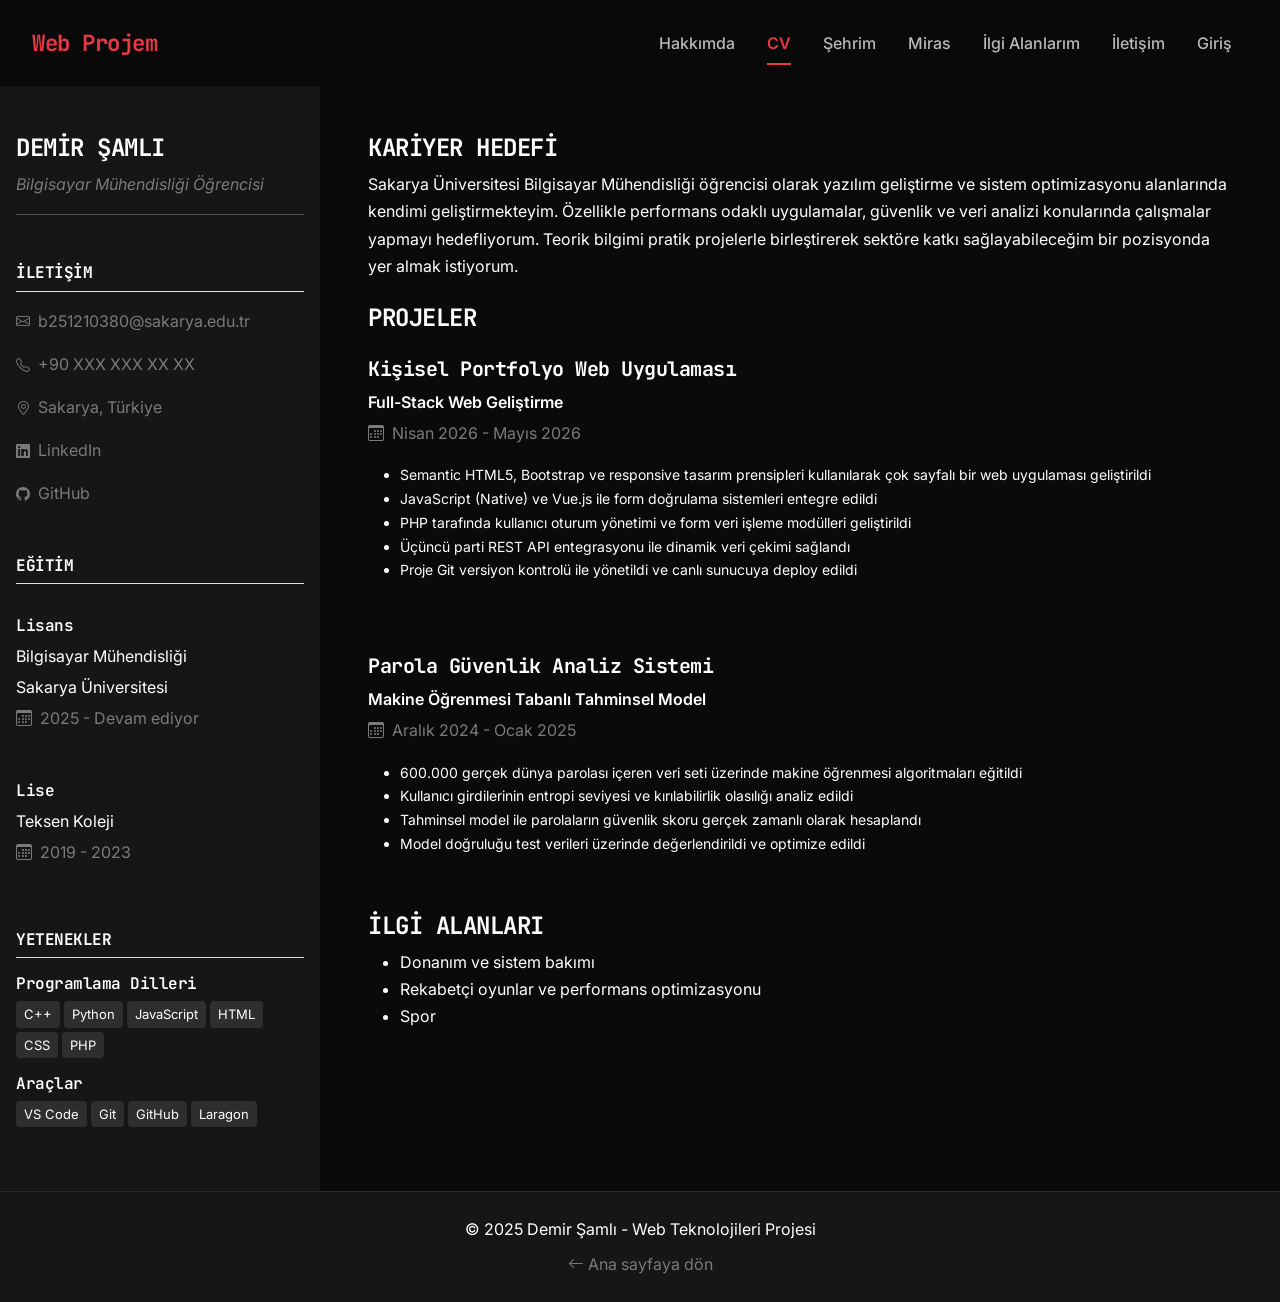
==== commit a082adfe: "CV (iletisim) kisminda degisiklik yapildi" ====
--- a/cv.html
+++ b/cv.html
@@ -65,7 +65,7 @@
 
                 <section class="mb-5">
                     <h5 class="border-bottom pb-2 mb-3 fs-6">İLETİŞİM</h5>
-                    <p class="text-white-50 fs-6"><i class="bi bi-envelope me-2" style="font-size: 14px;"></i>ornek@sakarya.edu.tr</p>
+                    <p class="text-white-50 fs-6"><i class="bi bi-envelope me-2" style="font-size: 14px;"></i>b251210380@sakarya.edu.tr</p>
                     <p class="text-white-50 fs-6"><i class="bi bi-telephone me-2" style="font-size: 14px;"></i>+90 XXX XXX XX XX</p>
                     <p class="text-white-50 fs-6"><i class="bi bi-geo-alt me-2" style="font-size: 14px;"></i>Sakarya, Türkiye</p>
                     <p class="text-white-50 fs-6"><i class="bi bi-linkedin me-2" style="font-size: 14px;"></i><a href="#" class="text-white-50 text-decoration-none">LinkedIn</a></p>
--- a/css/style.css
+++ b/css/style.css
@@ -436,3 +436,27 @@
         padding-right: 1rem !important;
     }
 }
+
+/* GRADIENT TEXT EFEKTI - SECTION BASLIKLARI ICIN */
+.gradient-text {
+    background: linear-gradient(135deg, #ffffff 0%, #ffffff 40%, var(--accent-red) 60%, var(--accent-red-hover) 100%);
+    -webkit-background-clip: text;
+    -webkit-text-fill-color: transparent;
+    background-clip: text;
+    color: transparent;
+    display: inline-block;
+}
+
+/* Section basliklarinda gradient kullanildiginda mevcut accent rengi gecersiz kilsin */
+h2.gradient-text, h3.gradient-text {
+    background: linear-gradient(135deg, #ffffff 0%, #ffffff 35%, var(--accent-red) 65%, var(--accent-red-hover) 100%);
+    -webkit-background-clip: text;
+    -webkit-text-fill-color: transparent;
+    background-clip: text;
+}
+
+/* Sol taraftaki kirmizi cizgi gradient text ile uyumlu olsun */
+section h2.border-bottom.gradient-text::before,
+section h3.border-bottom.gradient-text::before {
+    background: linear-gradient(180deg, var(--accent-red) 0%, var(--accent-red-hover) 100%);
+}
